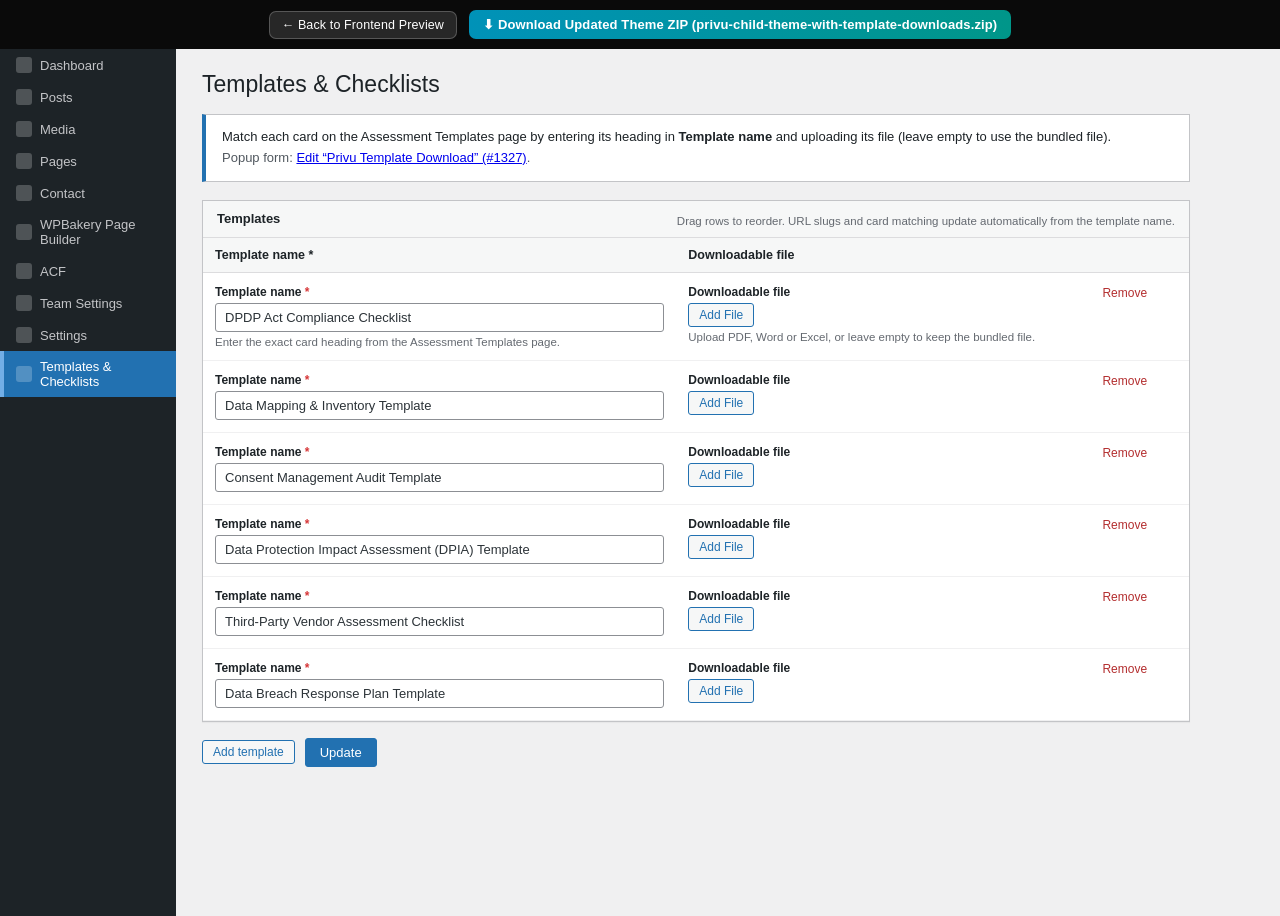
==== preview/admin-template-downloads.html @ 7f238484 "Rename ACF options page from Template Downloads to Templates & Checklists Co-authored-by: arena-agen" ====
<!DOCTYPE html>
<html lang="en">
<head>
<meta charset="utf-8">
<meta name="viewport" content="width=device-width, initial-scale=1">
<title>Preview – Admin → Templates &amp; Checklists (ACF)</title>
<style>
    * { box-sizing: border-box; }
    body { margin: 0; font-family: -apple-system, BlinkMacSystemFont, "Segoe UI", Roboto, Arial, sans-serif; background: #f0f0f1; color: #1d2327; font-size: 13px; }
    .demo-bar { background: #0a0a0a; color: #fff; font-size: 12.5px; padding: 10px 16px; display: flex; flex-wrap: wrap; align-items: center; justify-content: center; gap: 12px; letter-spacing: .01em; }
    .demo-zip-btn { display: inline-flex; align-items: center; gap: 6px; background: linear-gradient(90deg, #0092B8 0%, #009689 100%); color: #fff !important; text-decoration: none; font-weight: 700; font-size: 13px; padding: 7px 14px; border-radius: 7px; }
    .demo-sec-btn { display: inline-flex; align-items: center; background: rgba(255,255,255,.12); color: #fff !important; text-decoration: none; font-size: 12.5px; padding: 6px 12px; border-radius: 7px; border: 1px solid rgba(255,255,255,.22); }
    .wrap { display: flex; min-height: calc(100vh - 33px); }
    .sidebar { width: 176px; background: #1d2327; color: #c3c4c7; flex: 0 0 176px; font-size: 13px; }
    .sidebar ul { list-style: none; margin: 0; padding: 0; }
    .sidebar li { padding: 8px 12px; border-left: 4px solid transparent; display: flex; gap: 8px; align-items: center; }
    .sidebar li.active { background: #2271b1; color: #fff; border-left-color: #72aee6; }
    .sidebar li span.ico { width: 16px; height: 16px; border-radius: 3px; background: rgba(255,255,255,.22); display: inline-block; flex: 0 0 16px; }
    .content { flex: 1; padding: 22px 26px 60px; max-width: 1040px; }
    h1 { font-size: 23px; font-weight: 400; margin: 0 0 16px; }
    .notice { background: #fff; border: 1px solid #c3c4c7; border-left: 4px solid #2271b1; padding: 12px 16px; margin: 0 0 18px; line-height: 1.6; }
    .card { background: #fff; border: 1px solid #c3c4c7; box-shadow: 0 1px 1px rgba(0,0,0,.04); }
    .card-head { border-bottom: 1px solid #dcdcde; padding: 10px 14px; font-weight: 600; background: #f6f7f7; display: flex; justify-content: space-between; align-items: center; }
    table { width: 100%; border-collapse: collapse; }
    th { text-align: left; font-weight: 600; padding: 10px 12px; background: #f6f7f7; border-bottom: 1px solid #dcdcde; font-size: 12.5px; }
    td { padding: 12px; border-bottom: 1px solid #f0f0f1; vertical-align: top; }
    .field-label { display: block; font-size: 12px; font-weight: 600; margin-bottom: 4px; }
    .input { border: 1px solid #8c8f94; border-radius: 3px; padding: 6px 9px; font-size: 13px; width: 100%; background: #fff; color: #2c3338; }
    .hint { color: #646970; font-size: 11.5px; margin-top: 4px; font-weight: 400; }
    .file-link { color: #2271b1; font-weight: 600; text-decoration: none; display: block; margin-bottom: 6px; word-break: break-word; }
    .btn { display: inline-block; border: 1px solid #2271b1; color: #2271b1; background: #f6f7f7; border-radius: 3px; padding: 4px 10px; font-size: 12px; cursor: pointer; text-decoration: none; }
    .btn-primary { background: #2271b1; color: #fff; border-color: #2271b1; padding: 6px 14px; font-size: 13px; }
    .link-danger { color: #b32d2e; text-decoration: none; font-size: 12px; }
    .actions { display: flex; gap: 10px; align-items: center; margin: 16px 0 8px; }
    @media (max-width: 860px) { .sidebar { display: none; } }
</style>
</head>
<body>

<div class="demo-bar">
    <a class="demo-sec-btn" href="/">&larr; Back to Frontend Preview</a>
    <a class="demo-zip-btn" href="/privu-child-theme-with-template-downloads.zip?v=tc1" download="privu-child-theme-with-template-downloads.zip">&#11015; Download Updated Theme ZIP (privu-child-theme-with-template-downloads.zip)</a>
</div>

<div class="wrap">
    <nav class="sidebar">
        <ul>
            <li><span class="ico"></span> Dashboard</li>
            <li><span class="ico"></span> Posts</li>
            <li><span class="ico"></span> Media</li>
            <li><span class="ico"></span> Pages</li>
            <li><span class="ico"></span> Contact</li>
            <li><span class="ico"></span> WPBakery Page Builder</li>
            <li><span class="ico"></span> ACF</li>
            <li><span class="ico"></span> Team Settings</li>
            <li><span class="ico"></span> Settings</li>
            <li class="active"><span class="ico"></span> Templates &amp; Checklists</li>
        </ul>
    </nav>

    <main class="content">
        <h1>Templates &amp; Checklists</h1>

        <div class="notice">
            Match each card on the Assessment Templates page by entering its heading in <strong>Template name</strong> and uploading its file (leave empty to use the bundled file).<br>
            <span style="color:#50575e">Popup form: <a href="#">Edit “Privu Template Download” (#1327)</a>.</span>
        </div>

        <div class="card">
            <div class="card-head">
                <span>Templates</span>
                <span class="hint">Drag rows to reorder. URL slugs and card matching update automatically from the template name.</span>
            </div>
            <table>
                <thead>
                    <tr>
                        <th style="width:48%">Template name *</th>
                        <th style="width:42%">Downloadable file</th>
                        <th style="width:10%"></th>
                    </tr>
                </thead>
                <tbody>
                    <tr>
                        <td>
                            <span class="field-label">Template name <span style="color:#d63638">*</span></span>
                            <input class="input" value="DPDP Act Compliance Checklist">
                            <div class="hint">Enter the exact card heading from the Assessment Templates page.</div>
                        </td>
                        <td>
                            <span class="field-label">Downloadable file</span>
                            <button class="btn">Add File</button>
                            <div class="hint">Upload PDF, Word or Excel, or leave empty to keep the bundled file.</div>
                        </td>
                        <td><a class="link-danger" href="#">Remove</a></td>
                    </tr>
                    <tr>
                        <td><span class="field-label">Template name <span style="color:#d63638">*</span></span><input class="input" value="Data Mapping &amp; Inventory Template"></td>
                        <td><span class="field-label">Downloadable file</span><button class="btn">Add File</button></td>
                        <td><a class="link-danger" href="#">Remove</a></td>
                    </tr>
                    <tr>
                        <td><span class="field-label">Template name <span style="color:#d63638">*</span></span><input class="input" value="Consent Management Audit Template"></td>
                        <td><span class="field-label">Downloadable file</span><button class="btn">Add File</button></td>
                        <td><a class="link-danger" href="#">Remove</a></td>
                    </tr>
                    <tr>
                        <td><span class="field-label">Template name <span style="color:#d63638">*</span></span><input class="input" value="Data Protection Impact Assessment (DPIA) Template"></td>
                        <td><span class="field-label">Downloadable file</span><button class="btn">Add File</button></td>
                        <td><a class="link-danger" href="#">Remove</a></td>
                    </tr>
                    <tr>
                        <td><span class="field-label">Template name <span style="color:#d63638">*</span></span><input class="input" value="Third-Party Vendor Assessment Checklist"></td>
                        <td><span class="field-label">Downloadable file</span><button class="btn">Add File</button></td>
                        <td><a class="link-danger" href="#">Remove</a></td>
                    </tr>
                    <tr>
                        <td><span class="field-label">Template name <span style="color:#d63638">*</span></span><input class="input" value="Data Breach Response Plan Template"></td>
                        <td><span class="field-label">Downloadable file</span><button class="btn">Add File</button></td>
                        <td><a class="link-danger" href="#">Remove</a></td>
                    </tr>
                </tbody>
            </table>
        </div>

        <div class="actions">
            <button class="btn">Add template</button>
            <button class="btn btn-primary">Update</button>
        </div>
    </main>
</div>

</body>
</html>
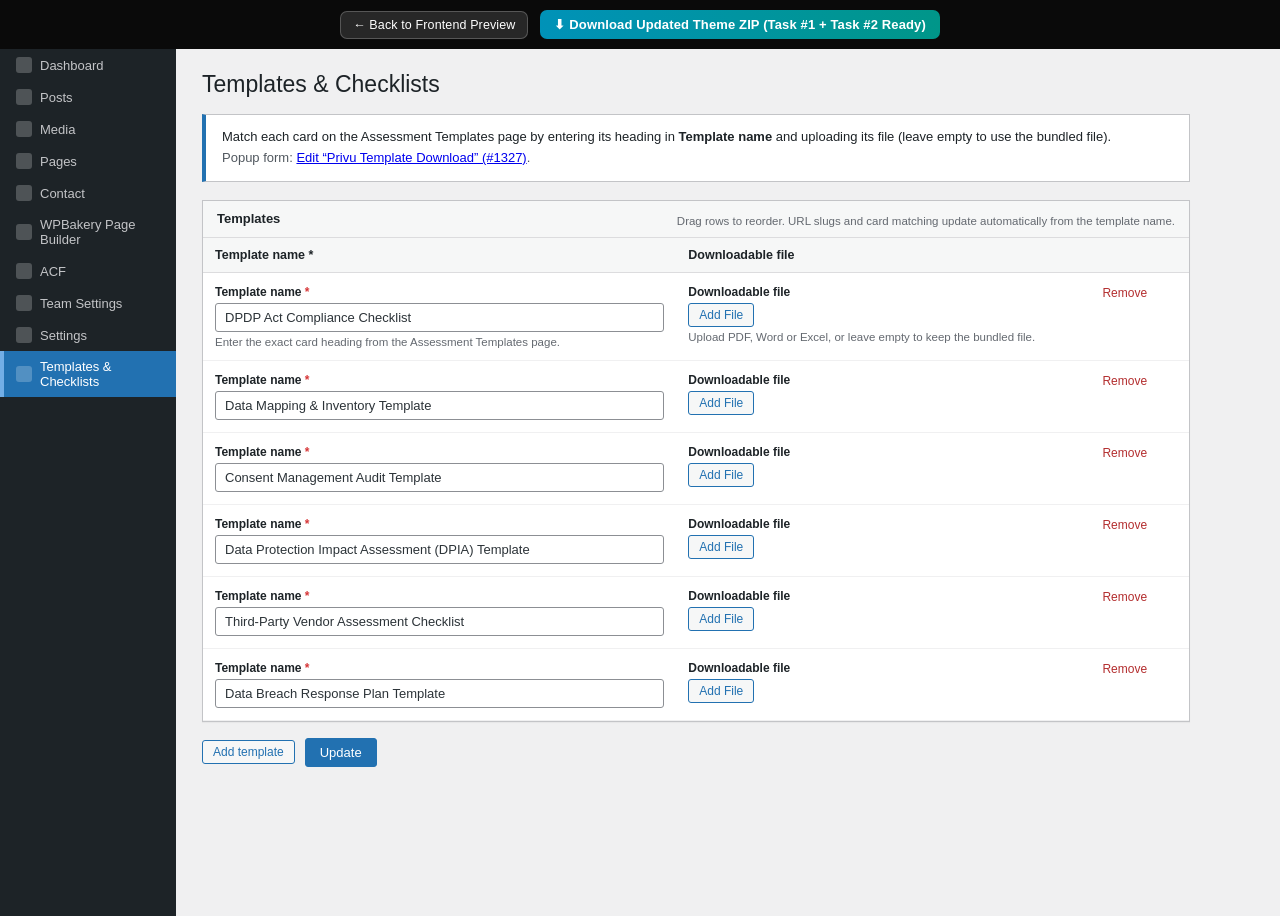
==== commit 9d8e73b1: "Add Header & Global Footer Login CTA with CF7 lead gate redirecting to cms.privu.tech Co-authored-by" ====
--- a/preview/admin-template-downloads.html
+++ b/preview/admin-template-downloads.html
@@ -39,7 +39,7 @@
 
 <div class="demo-bar">
     <a class="demo-sec-btn" href="/">&larr; Back to Frontend Preview</a>
-    <a class="demo-zip-btn" href="/privu-child-theme-with-template-downloads.zip?v=tc1" download="privu-child-theme-with-template-downloads.zip">&#11015; Download Updated Theme ZIP (privu-child-theme-with-template-downloads.zip)</a>
+    <a class="demo-zip-btn" href="/privu-child-theme-with-template-downloads.zip?v=task2" download="privu-child-theme-with-template-downloads.zip">&#11015; Download Updated Theme ZIP (Task #1 + Task #2 Ready)</a>
 </div>
 
 <div class="wrap">
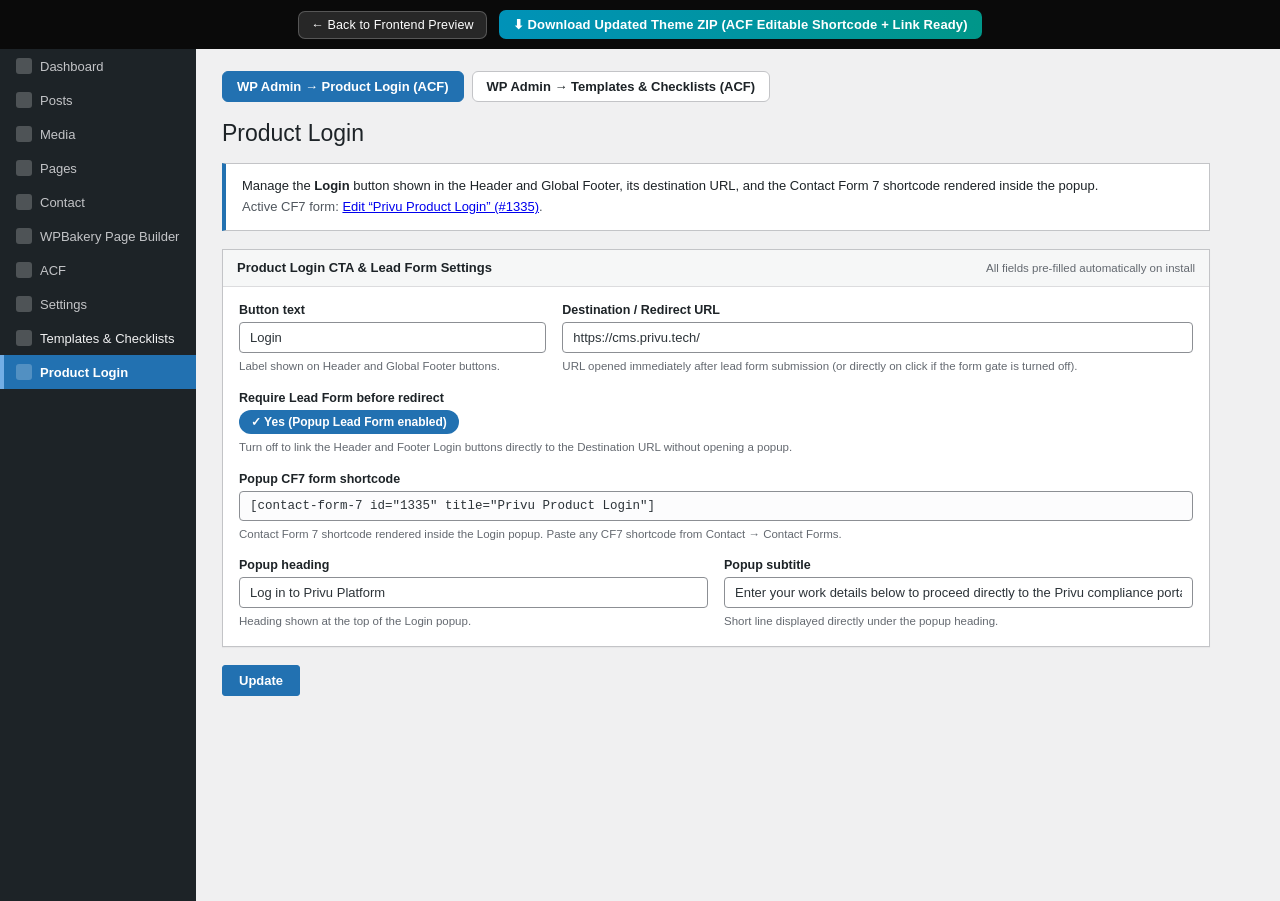
==== commit 922dbedc: "Make Login CTA text, redirect URL, gate toggle, and CF7 form shortcodes editable via ACF Options Co-" ====
--- a/preview/admin-template-downloads.html
+++ b/preview/admin-template-downloads.html
@@ -3,43 +3,55 @@
 <head>
 <meta charset="utf-8">
 <meta name="viewport" content="width=device-width, initial-scale=1">
-<title>Preview – Admin → Templates &amp; Checklists (ACF)</title>
+<title>Preview – WP Admin ACF Options (Product Login &amp; Templates &amp; Checklists)</title>
 <style>
     * { box-sizing: border-box; }
     body { margin: 0; font-family: -apple-system, BlinkMacSystemFont, "Segoe UI", Roboto, Arial, sans-serif; background: #f0f0f1; color: #1d2327; font-size: 13px; }
     .demo-bar { background: #0a0a0a; color: #fff; font-size: 12.5px; padding: 10px 16px; display: flex; flex-wrap: wrap; align-items: center; justify-content: center; gap: 12px; letter-spacing: .01em; }
     .demo-zip-btn { display: inline-flex; align-items: center; gap: 6px; background: linear-gradient(90deg, #0092B8 0%, #009689 100%); color: #fff !important; text-decoration: none; font-weight: 700; font-size: 13px; padding: 7px 14px; border-radius: 7px; }
     .demo-sec-btn { display: inline-flex; align-items: center; background: rgba(255,255,255,.12); color: #fff !important; text-decoration: none; font-size: 12.5px; padding: 6px 12px; border-radius: 7px; border: 1px solid rgba(255,255,255,.22); }
-    .wrap { display: flex; min-height: calc(100vh - 33px); }
-    .sidebar { width: 176px; background: #1d2327; color: #c3c4c7; flex: 0 0 176px; font-size: 13px; }
+    .wrap { display: flex; min-height: calc(100vh - 48px); }
+    .sidebar { width: 196px; background: #1d2327; color: #c3c4c7; flex: 0 0 196px; font-size: 13px; }
     .sidebar ul { list-style: none; margin: 0; padding: 0; }
-    .sidebar li { padding: 8px 12px; border-left: 4px solid transparent; display: flex; gap: 8px; align-items: center; }
-    .sidebar li.active { background: #2271b1; color: #fff; border-left-color: #72aee6; }
+    .sidebar li { padding: 9px 12px; border-left: 4px solid transparent; display: flex; gap: 8px; align-items: center; cursor: default; }
+    .sidebar li.clickable { cursor: pointer; color: #f0f0f1; }
+    .sidebar li.clickable:hover { background: #2c3338; }
+    .sidebar li.active { background: #2271b1; color: #fff; border-left-color: #72aee6; font-weight: 600; }
     .sidebar li span.ico { width: 16px; height: 16px; border-radius: 3px; background: rgba(255,255,255,.22); display: inline-block; flex: 0 0 16px; }
     .content { flex: 1; padding: 22px 26px 60px; max-width: 1040px; }
     h1 { font-size: 23px; font-weight: 400; margin: 0 0 16px; }
+    .screen-tabs { display: flex; gap: 8px; margin-bottom: 18px; }
+    .screen-tab { border: 1px solid #c3c4c7; background: #fff; color: #1d2327; padding: 7px 14px; border-radius: 6px; font-size: 13px; font-weight: 600; cursor: pointer; }
+    .screen-tab.active { background: #2271b1; border-color: #2271b1; color: #fff; }
     .notice { background: #fff; border: 1px solid #c3c4c7; border-left: 4px solid #2271b1; padding: 12px 16px; margin: 0 0 18px; line-height: 1.6; }
-    .card { background: #fff; border: 1px solid #c3c4c7; box-shadow: 0 1px 1px rgba(0,0,0,.04); }
+    .card { background: #fff; border: 1px solid #c3c4c7; box-shadow: 0 1px 1px rgba(0,0,0,.04); margin-bottom: 18px; }
     .card-head { border-bottom: 1px solid #dcdcde; padding: 10px 14px; font-weight: 600; background: #f6f7f7; display: flex; justify-content: space-between; align-items: center; }
+    .acf-grid { display: grid; grid-template-columns: repeat(12, 1fr); gap: 16px; padding: 16px; }
+    .col-4 { grid-column: span 4; }
+    .col-6 { grid-column: span 6; }
+    .col-8 { grid-column: span 8; }
+    .col-12 { grid-column: span 12; }
     table { width: 100%; border-collapse: collapse; }
     th { text-align: left; font-weight: 600; padding: 10px 12px; background: #f6f7f7; border-bottom: 1px solid #dcdcde; font-size: 12.5px; }
     td { padding: 12px; border-bottom: 1px solid #f0f0f1; vertical-align: top; }
-    .field-label { display: block; font-size: 12px; font-weight: 600; margin-bottom: 4px; }
-    .input { border: 1px solid #8c8f94; border-radius: 3px; padding: 6px 9px; font-size: 13px; width: 100%; background: #fff; color: #2c3338; }
-    .hint { color: #646970; font-size: 11.5px; margin-top: 4px; font-weight: 400; }
-    .file-link { color: #2271b1; font-weight: 600; text-decoration: none; display: block; margin-bottom: 6px; word-break: break-word; }
+    .field-label { display: block; font-size: 12.5px; font-weight: 600; margin-bottom: 5px; color: #1d2327; }
+    .input { border: 1px solid #8c8f94; border-radius: 4px; padding: 7px 10px; font-size: 13px; width: 100%; background: #fff; color: #2c3338; }
+    .input.mono { font-family: ui-monospace, SFMono-Regular, Consolas, monospace; font-size: 12.5px; background: #fcfcfd; }
+    .hint { color: #646970; font-size: 11.5px; margin-top: 5px; font-weight: 400; line-height: 1.45; }
+    .switch-pill { display: inline-flex; align-items: center; gap: 8px; padding: 5px 12px; border-radius: 999px; background: #2271b1; color: #fff; font-weight: 600; font-size: 12px; }
     .btn { display: inline-block; border: 1px solid #2271b1; color: #2271b1; background: #f6f7f7; border-radius: 3px; padding: 4px 10px; font-size: 12px; cursor: pointer; text-decoration: none; }
-    .btn-primary { background: #2271b1; color: #fff; border-color: #2271b1; padding: 6px 14px; font-size: 13px; }
+    .btn-primary { background: #2271b1; color: #fff; border-color: #2271b1; padding: 7px 16px; font-size: 13px; font-weight: 600; }
     .link-danger { color: #b32d2e; text-decoration: none; font-size: 12px; }
     .actions { display: flex; gap: 10px; align-items: center; margin: 16px 0 8px; }
-    @media (max-width: 860px) { .sidebar { display: none; } }
+    [hidden] { display: none !important; }
+    @media (max-width: 860px) { .sidebar { display: none; } .col-4, .col-6, .col-8 { grid-column: span 12; } }
 </style>
 </head>
 <body>
 
 <div class="demo-bar">
     <a class="demo-sec-btn" href="/">&larr; Back to Frontend Preview</a>
-    <a class="demo-zip-btn" href="/privu-child-theme-with-template-downloads.zip?v=task2" download="privu-child-theme-with-template-downloads.zip">&#11015; Download Updated Theme ZIP (Task #1 + Task #2 Ready)</a>
+    <a class="demo-zip-btn" href="/privu-child-theme-with-template-downloads.zip?v=acf2" download="privu-child-theme-with-template-downloads.zip">&#11015; Download Updated Theme ZIP (ACF Editable Shortcode + Link Ready)</a>
 </div>
 
 <div class="wrap">
@@ -52,82 +64,175 @@
             <li><span class="ico"></span> Contact</li>
             <li><span class="ico"></span> WPBakery Page Builder</li>
             <li><span class="ico"></span> ACF</li>
-            <li><span class="ico"></span> Team Settings</li>
             <li><span class="ico"></span> Settings</li>
-            <li class="active"><span class="ico"></span> Templates &amp; Checklists</li>
+            <li class="clickable" data-admin-menu="templates" onclick="showTab('templates')"><span class="ico"></span> Templates &amp; Checklists</li>
+            <li class="clickable active" data-admin-menu="login" onclick="showTab('login')"><span class="ico"></span> Product Login</li>
         </ul>
     </nav>
 
     <main class="content">
-        <h1>Templates &amp; Checklists</h1>
-
-        <div class="notice">
-            Match each card on the Assessment Templates page by entering its heading in <strong>Template name</strong> and uploading its file (leave empty to use the bundled file).<br>
-            <span style="color:#50575e">Popup form: <a href="#">Edit “Privu Template Download” (#1327)</a>.</span>
+        <div class="screen-tabs">
+            <button type="button" class="screen-tab active" data-tab-btn="login" onclick="showTab('login')">WP Admin &rarr; Product Login (ACF)</button>
+            <button type="button" class="screen-tab" data-tab-btn="templates" onclick="showTab('templates')">WP Admin &rarr; Templates &amp; Checklists (ACF)</button>
         </div>
 
-        <div class="card">
-            <div class="card-head">
-                <span>Templates</span>
-                <span class="hint">Drag rows to reorder. URL slugs and card matching update automatically from the template name.</span>
-            </div>
-            <table>
-                <thead>
-                    <tr>
-                        <th style="width:48%">Template name *</th>
-                        <th style="width:42%">Downloadable file</th>
-                        <th style="width:10%"></th>
-                    </tr>
-                </thead>
-                <tbody>
-                    <tr>
-                        <td>
-                            <span class="field-label">Template name <span style="color:#d63638">*</span></span>
-                            <input class="input" value="DPDP Act Compliance Checklist">
-                            <div class="hint">Enter the exact card heading from the Assessment Templates page.</div>
-                        </td>
-                        <td>
-                            <span class="field-label">Downloadable file</span>
-                            <button class="btn">Add File</button>
-                            <div class="hint">Upload PDF, Word or Excel, or leave empty to keep the bundled file.</div>
-                        </td>
-                        <td><a class="link-danger" href="#">Remove</a></td>
-                    </tr>
-                    <tr>
-                        <td><span class="field-label">Template name <span style="color:#d63638">*</span></span><input class="input" value="Data Mapping &amp; Inventory Template"></td>
-                        <td><span class="field-label">Downloadable file</span><button class="btn">Add File</button></td>
-                        <td><a class="link-danger" href="#">Remove</a></td>
-                    </tr>
-                    <tr>
-                        <td><span class="field-label">Template name <span style="color:#d63638">*</span></span><input class="input" value="Consent Management Audit Template"></td>
-                        <td><span class="field-label">Downloadable file</span><button class="btn">Add File</button></td>
-                        <td><a class="link-danger" href="#">Remove</a></td>
-                    </tr>
-                    <tr>
-                        <td><span class="field-label">Template name <span style="color:#d63638">*</span></span><input class="input" value="Data Protection Impact Assessment (DPIA) Template"></td>
-                        <td><span class="field-label">Downloadable file</span><button class="btn">Add File</button></td>
-                        <td><a class="link-danger" href="#">Remove</a></td>
-                    </tr>
-                    <tr>
-                        <td><span class="field-label">Template name <span style="color:#d63638">*</span></span><input class="input" value="Third-Party Vendor Assessment Checklist"></td>
-                        <td><span class="field-label">Downloadable file</span><button class="btn">Add File</button></td>
-                        <td><a class="link-danger" href="#">Remove</a></td>
-                    </tr>
-                    <tr>
-                        <td><span class="field-label">Template name <span style="color:#d63638">*</span></span><input class="input" value="Data Breach Response Plan Template"></td>
-                        <td><span class="field-label">Downloadable file</span><button class="btn">Add File</button></td>
-                        <td><a class="link-danger" href="#">Remove</a></td>
-                    </tr>
-                </tbody>
-            </table>
-        </div>
-
-        <div class="actions">
-            <button class="btn">Add template</button>
-            <button class="btn btn-primary">Update</button>
-        </div>
+        <!-- SCREEN 1: WP Admin -> Product Login (ACF Options) -->
+        <section id="tab-login">
+            <h1>Product Login</h1>
+
+            <div class="notice">
+                Manage the <strong>Login</strong> button shown in the Header and Global Footer, its destination URL, and the Contact Form 7 shortcode rendered inside the popup.<br>
+                <span style="color:#50575e">Active CF7 form: <a href="#" onclick="event.preventDefault();">Edit “Privu Product Login” (#1335)</a>.</span>
+            </div>
+
+            <div class="card">
+                <div class="card-head">
+                    <span>Product Login CTA &amp; Lead Form Settings</span>
+                    <span class="hint" style="margin:0;">All fields pre-filled automatically on install</span>
+                </div>
+
+                <div class="acf-grid">
+                    <div class="col-4">
+                        <label class="field-label">Button text</label>
+                        <input class="input" value="Login">
+                        <div class="hint">Label shown on Header and Global Footer buttons.</div>
+                    </div>
+
+                    <div class="col-8">
+                        <label class="field-label">Destination / Redirect URL</label>
+                        <input class="input" value="https://cms.privu.tech/">
+                        <div class="hint">URL opened immediately after lead form submission (or directly on click if the form gate is turned off).</div>
+                    </div>
+
+                    <div class="col-12">
+                        <label class="field-label">Require Lead Form before redirect</label>
+                        <div><span class="switch-pill">&#10003; Yes (Popup Lead Form enabled)</span></div>
+                        <div class="hint">Turn off to link the Header and Footer Login buttons directly to the Destination URL without opening a popup.</div>
+                    </div>
+
+                    <div class="col-12">
+                        <label class="field-label">Popup CF7 form shortcode</label>
+                        <input class="input mono" value='[contact-form-7 id="1335" title="Privu Product Login"]'>
+                        <div class="hint">Contact Form 7 shortcode rendered inside the Login popup. Paste any CF7 shortcode from Contact &rarr; Contact Forms.</div>
+                    </div>
+
+                    <div class="col-6">
+                        <label class="field-label">Popup heading</label>
+                        <input class="input" value="Log in to Privu Platform">
+                        <div class="hint">Heading shown at the top of the Login popup.</div>
+                    </div>
+
+                    <div class="col-6">
+                        <label class="field-label">Popup subtitle</label>
+                        <input class="input" value="Enter your work details below to proceed directly to the Privu compliance portal.">
+                        <div class="hint">Short line displayed directly under the popup heading.</div>
+                    </div>
+                </div>
+            </div>
+
+            <div class="actions">
+                <button class="btn btn-primary" type="button">Update</button>
+            </div>
+        </section>
+
+        <!-- SCREEN 2: WP Admin -> Templates & Checklists (ACF Options) -->
+        <section id="tab-templates" hidden>
+            <h1>Templates &amp; Checklists</h1>
+
+            <div class="notice">
+                Match each card on the Assessment Templates page by entering its heading in <strong>Template name</strong> and uploading its file (leave empty to use the bundled file).<br>
+                <span style="color:#50575e">Popup form: <a href="#" onclick="event.preventDefault();">Edit “Privu Template Download” (#1327)</a>.</span>
+            </div>
+
+            <div class="card">
+                <div class="card-head">
+                    <span>Popup Form Shortcode</span>
+                    <span class="hint" style="margin:0;">Pre-filled automatically from Contact Form 7</span>
+                </div>
+                <div class="acf-grid">
+                    <div class="col-12">
+                        <label class="field-label">Popup CF7 form shortcode</label>
+                        <input class="input mono" value='[contact-form-7 id="1327" title="Privu Template Download"]'>
+                        <div class="hint">Contact Form 7 shortcode rendered inside the download popup (leave default or paste another CF7 form shortcode).</div>
+                    </div>
+                </div>
+            </div>
+
+            <div class="card">
+                <div class="card-head">
+                    <span>Templates</span>
+                    <span class="hint" style="margin:0;">Drag rows to reorder. URL slugs and card matching update automatically from the template name.</span>
+                </div>
+                <table>
+                    <thead>
+                        <tr>
+                            <th style="width:48%">Template name *</th>
+                            <th style="width:42%">Downloadable file</th>
+                            <th style="width:10%"></th>
+                        </tr>
+                    </thead>
+                    <tbody>
+                        <tr>
+                            <td>
+                                <span class="field-label">Template name <span style="color:#d63638">*</span></span>
+                                <input class="input" value="DPDP Act Compliance Checklist">
+                                <div class="hint">Enter the exact card heading from the Assessment Templates page.</div>
+                            </td>
+                            <td>
+                                <span class="field-label">Downloadable file</span>
+                                <button class="btn" type="button">Add File</button>
+                                <div class="hint">Upload PDF, Word or Excel, or leave empty to keep the bundled file.</div>
+                            </td>
+                            <td><a class="link-danger" href="#" onclick="event.preventDefault();">Remove</a></td>
+                        </tr>
+                        <tr>
+                            <td><span class="field-label">Template name <span style="color:#d63638">*</span></span><input class="input" value="Data Mapping &amp; Inventory Template"></td>
+                            <td><span class="field-label">Downloadable file</span><button class="btn" type="button">Add File</button></td>
+                            <td><a class="link-danger" href="#" onclick="event.preventDefault();">Remove</a></td>
+                        </tr>
+                        <tr>
+                            <td><span class="field-label">Template name <span style="color:#d63638">*</span></span><input class="input" value="Consent Management Audit Template"></td>
+                            <td><span class="field-label">Downloadable file</span><button class="btn" type="button">Add File</button></td>
+                            <td><a class="link-danger" href="#" onclick="event.preventDefault();">Remove</a></td>
+                        </tr>
+                        <tr>
+                            <td><span class="field-label">Template name <span style="color:#d63638">*</span></span><input class="input" value="Data Protection Impact Assessment (DPIA) Template"></td>
+                            <td><span class="field-label">Downloadable file</span><button class="btn" type="button">Add File</button></td>
+                            <td><a class="link-danger" href="#" onclick="event.preventDefault();">Remove</a></td>
+                        </tr>
+                        <tr>
+                            <td><span class="field-label">Template name <span style="color:#d63638">*</span></span><input class="input" value="Third-Party Vendor Assessment Checklist"></td>
+                            <td><span class="field-label">Downloadable file</span><button class="btn" type="button">Add File</button></td>
+                            <td><a class="link-danger" href="#" onclick="event.preventDefault();">Remove</a></td>
+                        </tr>
+                        <tr>
+                            <td><span class="field-label">Template name <span style="color:#d63638">*</span></span><input class="input" value="Data Breach Response Plan Template"></td>
+                            <td><span class="field-label">Downloadable file</span><button class="btn" type="button">Add File</button></td>
+                            <td><a class="link-danger" href="#" onclick="event.preventDefault();">Remove</a></td>
+                        </tr>
+                    </tbody>
+                </table>
+            </div>
+
+            <div class="actions">
+                <button class="btn" type="button">Add template</button>
+                <button class="btn btn-primary" type="button">Update</button>
+            </div>
+        </section>
     </main>
 </div>
 
+<script>
+function showTab(which) {
+    document.getElementById('tab-login').hidden = which !== 'login';
+    document.getElementById('tab-templates').hidden = which !== 'templates';
+    document.querySelectorAll('[data-tab-btn]').forEach(function (b) {
+        b.classList.toggle('active', b.getAttribute('data-tab-btn') === which);
+    });
+    document.querySelectorAll('[data-admin-menu]').forEach(function (li) {
+        li.classList.toggle('active', li.getAttribute('data-admin-menu') === which);
+    });
+}
+</script>
 </body>
 </html>
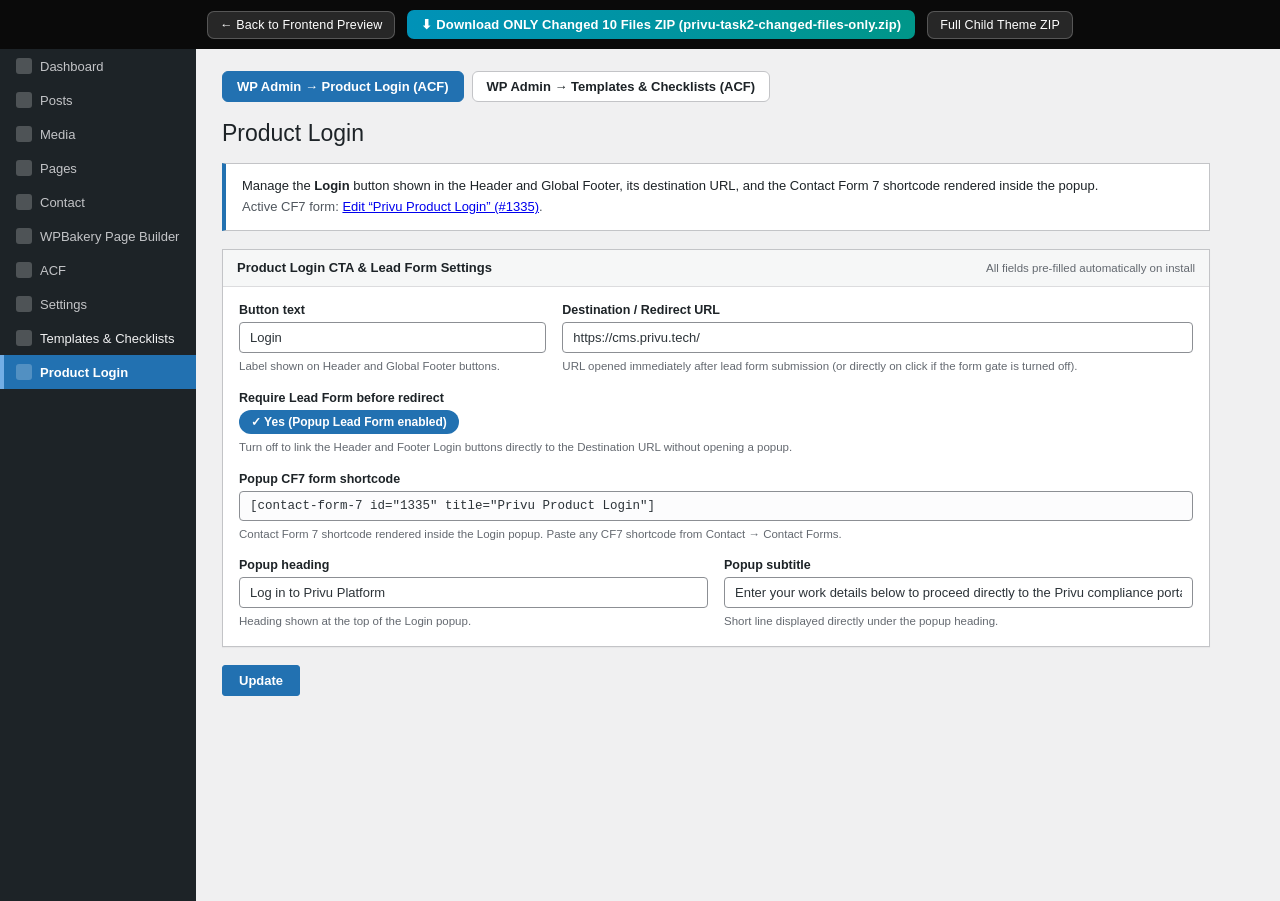
==== commit 98e99962: "Add delta ZIP package containing only the 10 changed/added files for selective upload Co-authored-by" ====
--- a/preview/admin-template-downloads.html
+++ b/preview/admin-template-downloads.html
@@ -51,7 +51,8 @@
 
 <div class="demo-bar">
     <a class="demo-sec-btn" href="/">&larr; Back to Frontend Preview</a>
-    <a class="demo-zip-btn" href="/privu-child-theme-with-template-downloads.zip?v=acf2" download="privu-child-theme-with-template-downloads.zip">&#11015; Download Updated Theme ZIP (ACF Editable Shortcode + Link Ready)</a>
+    <a class="demo-zip-btn" href="/privu-task2-changed-files-only.zip?v=only10" download="privu-task2-changed-files-only.zip">&#11015; Download ONLY Changed 10 Files ZIP (privu-task2-changed-files-only.zip)</a>
+    <a class="demo-sec-btn" href="/privu-child-theme-with-template-downloads.zip?v=acf2" download="privu-child-theme-with-template-downloads.zip">Full Child Theme ZIP</a>
 </div>
 
 <div class="wrap">
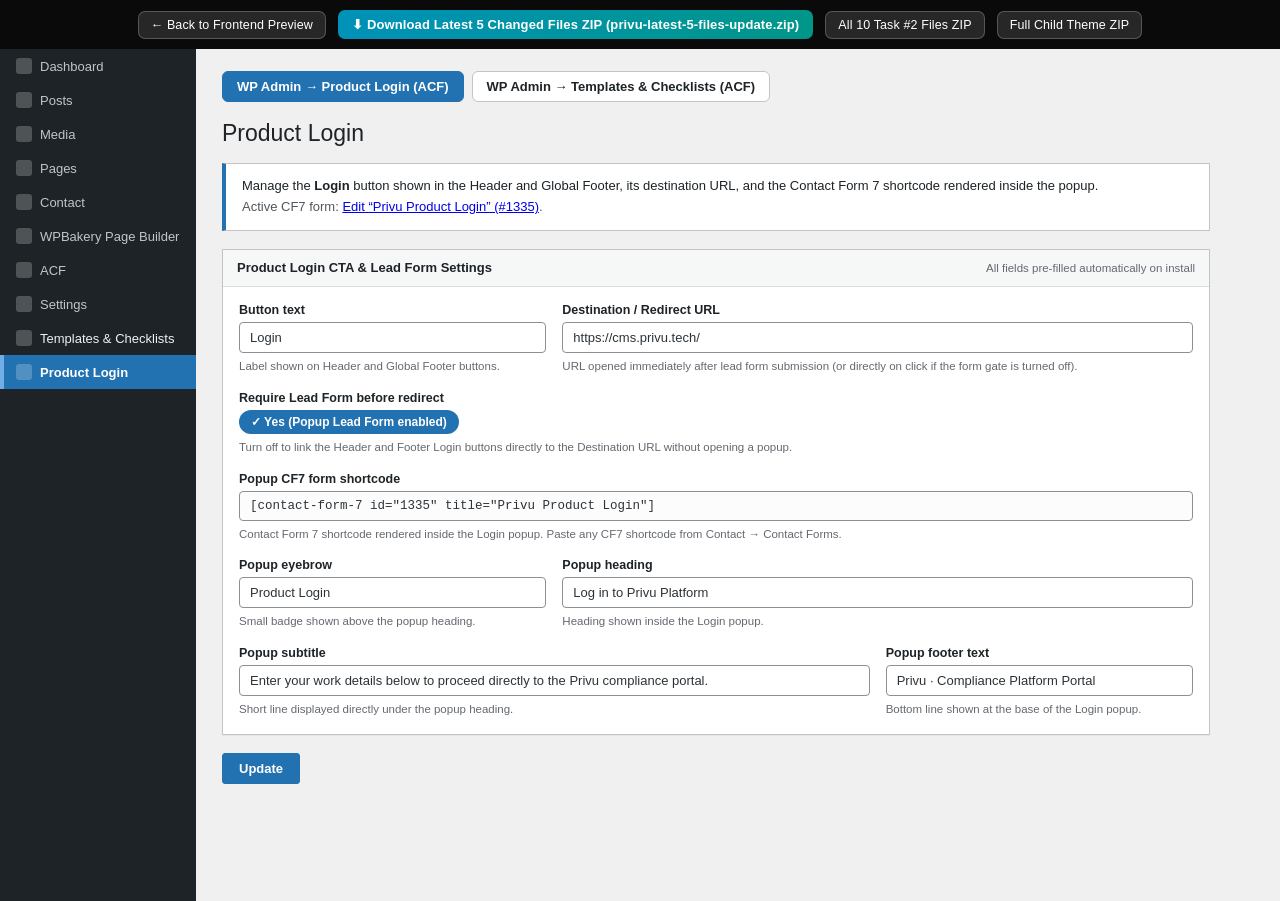
==== commit a938a3ae: "Refine Product Login modal copy & add ACF popup text fields to both modals Co-authored-by: arena-age" ====
--- a/preview/admin-template-downloads.html
+++ b/preview/admin-template-downloads.html
@@ -51,8 +51,9 @@
 
 <div class="demo-bar">
     <a class="demo-sec-btn" href="/">&larr; Back to Frontend Preview</a>
-    <a class="demo-zip-btn" href="/privu-task2-changed-files-only.zip?v=only10" download="privu-task2-changed-files-only.zip">&#11015; Download ONLY Changed 10 Files ZIP (privu-task2-changed-files-only.zip)</a>
-    <a class="demo-sec-btn" href="/privu-child-theme-with-template-downloads.zip?v=acf2" download="privu-child-theme-with-template-downloads.zip">Full Child Theme ZIP</a>
+    <a class="demo-zip-btn" href="/privu-latest-5-files-update.zip?v=v120" download="privu-latest-5-files-update.zip">&#11015; Download Latest 5 Changed Files ZIP (privu-latest-5-files-update.zip)</a>
+    <a class="demo-sec-btn" href="/privu-task2-changed-files-only.zip?v=v120" download="privu-task2-changed-files-only.zip">All 10 Task #2 Files ZIP</a>
+    <a class="demo-sec-btn" href="/privu-child-theme-with-template-downloads.zip?v=v120" download="privu-child-theme-with-template-downloads.zip">Full Child Theme ZIP</a>
 </div>
 
 <div class="wrap">
@@ -117,17 +118,29 @@
                         <div class="hint">Contact Form 7 shortcode rendered inside the Login popup. Paste any CF7 shortcode from Contact &rarr; Contact Forms.</div>
                     </div>
 
-                    <div class="col-6">
+                    <div class="col-4">
+                        <label class="field-label">Popup eyebrow</label>
+                        <input class="input" value="Product Login">
+                        <div class="hint">Small badge shown above the popup heading.</div>
+                    </div>
+
+                    <div class="col-8">
                         <label class="field-label">Popup heading</label>
                         <input class="input" value="Log in to Privu Platform">
-                        <div class="hint">Heading shown at the top of the Login popup.</div>
-                    </div>
-
-                    <div class="col-6">
+                        <div class="hint">Heading shown inside the Login popup.</div>
+                    </div>
+
+                    <div class="col-8">
                         <label class="field-label">Popup subtitle</label>
                         <input class="input" value="Enter your work details below to proceed directly to the Privu compliance portal.">
                         <div class="hint">Short line displayed directly under the popup heading.</div>
                     </div>
+
+                    <div class="col-4">
+                        <label class="field-label">Popup footer text</label>
+                        <input class="input" value="Privu · Compliance Platform Portal">
+                        <div class="hint">Bottom line shown at the base of the Login popup.</div>
+                    </div>
                 </div>
             </div>
 
@@ -147,14 +160,38 @@
 
             <div class="card">
                 <div class="card-head">
-                    <span>Popup Form Shortcode</span>
-                    <span class="hint" style="margin:0;">Pre-filled automatically from Contact Form 7</span>
+                    <span>Popup Settings &amp; Form Shortcode</span>
+                    <span class="hint" style="margin:0;">Pre-filled automatically from Contact Form 7 &amp; defaults</span>
                 </div>
                 <div class="acf-grid">
                     <div class="col-12">
                         <label class="field-label">Popup CF7 form shortcode</label>
                         <input class="input mono" value='[contact-form-7 id="1327" title="Privu Template Download"]'>
                         <div class="hint">Contact Form 7 shortcode rendered inside the download popup (leave default or paste another CF7 form shortcode).</div>
+                    </div>
+
+                    <div class="col-4">
+                        <label class="field-label">Popup eyebrow</label>
+                        <input class="input" value="Free download">
+                        <div class="hint">Small badge shown above the download popup heading.</div>
+                    </div>
+
+                    <div class="col-8">
+                        <label class="field-label">Popup heading</label>
+                        <input class="input" value="Get your template">
+                        <div class="hint">Main heading shown inside the download popup.</div>
+                    </div>
+
+                    <div class="col-8">
+                        <label class="field-label">Popup subtitle</label>
+                        <input class="input" value="Enter your work details and we will email the template to you. You can also download it right away.">
+                        <div class="hint">Short line displayed below the download popup heading.</div>
+                    </div>
+
+                    <div class="col-4">
+                        <label class="field-label">Popup footer text</label>
+                        <input class="input" value="Privu · DPDP compliance templates">
+                        <div class="hint">Bottom line shown at the base of the download popup.</div>
                     </div>
                 </div>
             </div>
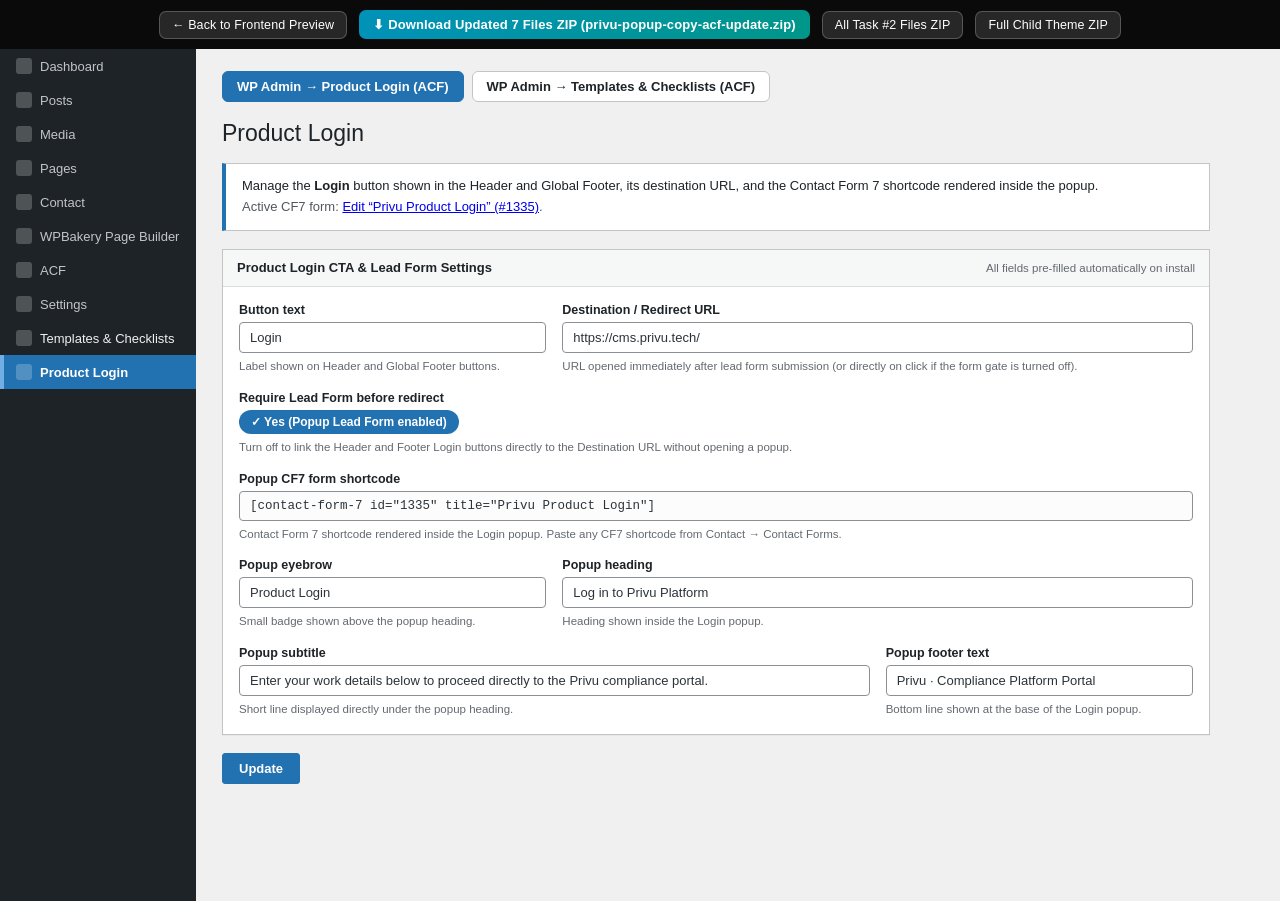
==== commit 89ad59e7: "Remove phone hint subtext from Template Download modal & auto-clean live CF7 #1327 Co-authored-by: a" ====
--- a/preview/admin-template-downloads.html
+++ b/preview/admin-template-downloads.html
@@ -51,9 +51,9 @@
 
 <div class="demo-bar">
     <a class="demo-sec-btn" href="/">&larr; Back to Frontend Preview</a>
-    <a class="demo-zip-btn" href="/privu-latest-5-files-update.zip?v=v120" download="privu-latest-5-files-update.zip">&#11015; Download Latest 5 Changed Files ZIP (privu-latest-5-files-update.zip)</a>
-    <a class="demo-sec-btn" href="/privu-task2-changed-files-only.zip?v=v120" download="privu-task2-changed-files-only.zip">All 10 Task #2 Files ZIP</a>
-    <a class="demo-sec-btn" href="/privu-child-theme-with-template-downloads.zip?v=v120" download="privu-child-theme-with-template-downloads.zip">Full Child Theme ZIP</a>
+    <a class="demo-zip-btn" href="/privu-popup-copy-acf-update.zip?v=v121" download="privu-popup-copy-acf-update.zip">&#11015; Download Updated 7 Files ZIP (privu-popup-copy-acf-update.zip)</a>
+    <a class="demo-sec-btn" href="/privu-task2-changed-files-only.zip?v=v121" download="privu-task2-changed-files-only.zip">All Task #2 Files ZIP</a>
+    <a class="demo-sec-btn" href="/privu-child-theme-with-template-downloads.zip?v=v121" download="privu-child-theme-with-template-downloads.zip">Full Child Theme ZIP</a>
 </div>
 
 <div class="wrap">
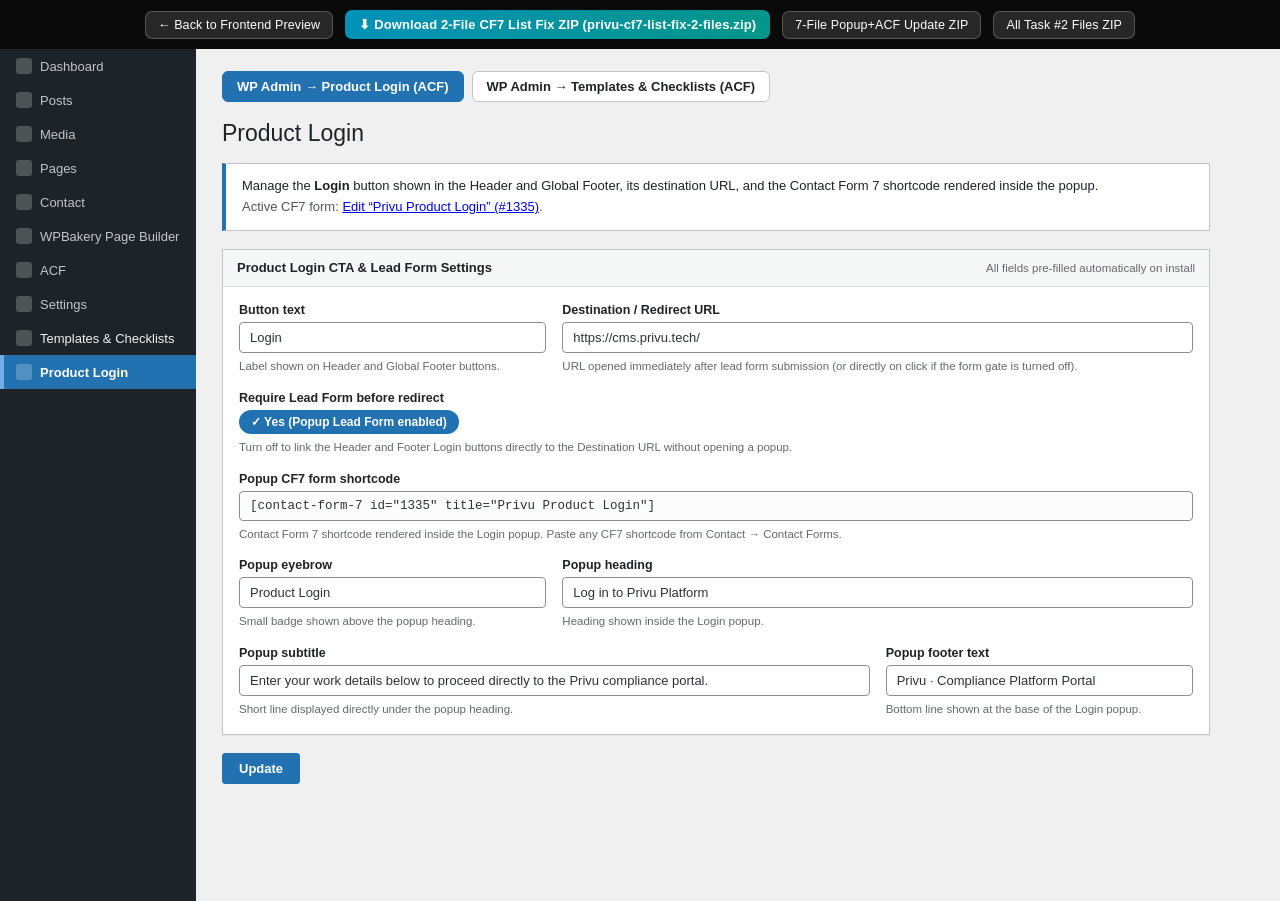
==== commit 44cd87a8: "Fix CF7 Contact Forms admin list screen by preserving WPCF7_ContactForm:: Co-authored-by: arena-agen" ====
--- a/preview/admin-template-downloads.html
+++ b/preview/admin-template-downloads.html
@@ -51,9 +51,9 @@
 
 <div class="demo-bar">
     <a class="demo-sec-btn" href="/">&larr; Back to Frontend Preview</a>
-    <a class="demo-zip-btn" href="/privu-popup-copy-acf-update.zip?v=v121" download="privu-popup-copy-acf-update.zip">&#11015; Download Updated 7 Files ZIP (privu-popup-copy-acf-update.zip)</a>
-    <a class="demo-sec-btn" href="/privu-task2-changed-files-only.zip?v=v121" download="privu-task2-changed-files-only.zip">All Task #2 Files ZIP</a>
-    <a class="demo-sec-btn" href="/privu-child-theme-with-template-downloads.zip?v=v121" download="privu-child-theme-with-template-downloads.zip">Full Child Theme ZIP</a>
+    <a class="demo-zip-btn" href="/privu-cf7-list-fix-2-files.zip?v=v122" download="privu-cf7-list-fix-2-files.zip">&#11015; Download 2-File CF7 List Fix ZIP (privu-cf7-list-fix-2-files.zip)</a>
+    <a class="demo-sec-btn" href="/privu-popup-copy-acf-update.zip?v=v122" download="privu-popup-copy-acf-update.zip">7-File Popup+ACF Update ZIP</a>
+    <a class="demo-sec-btn" href="/privu-task2-changed-files-only.zip?v=v122" download="privu-task2-changed-files-only.zip">All Task #2 Files ZIP</a>
 </div>
 
 <div class="wrap">
